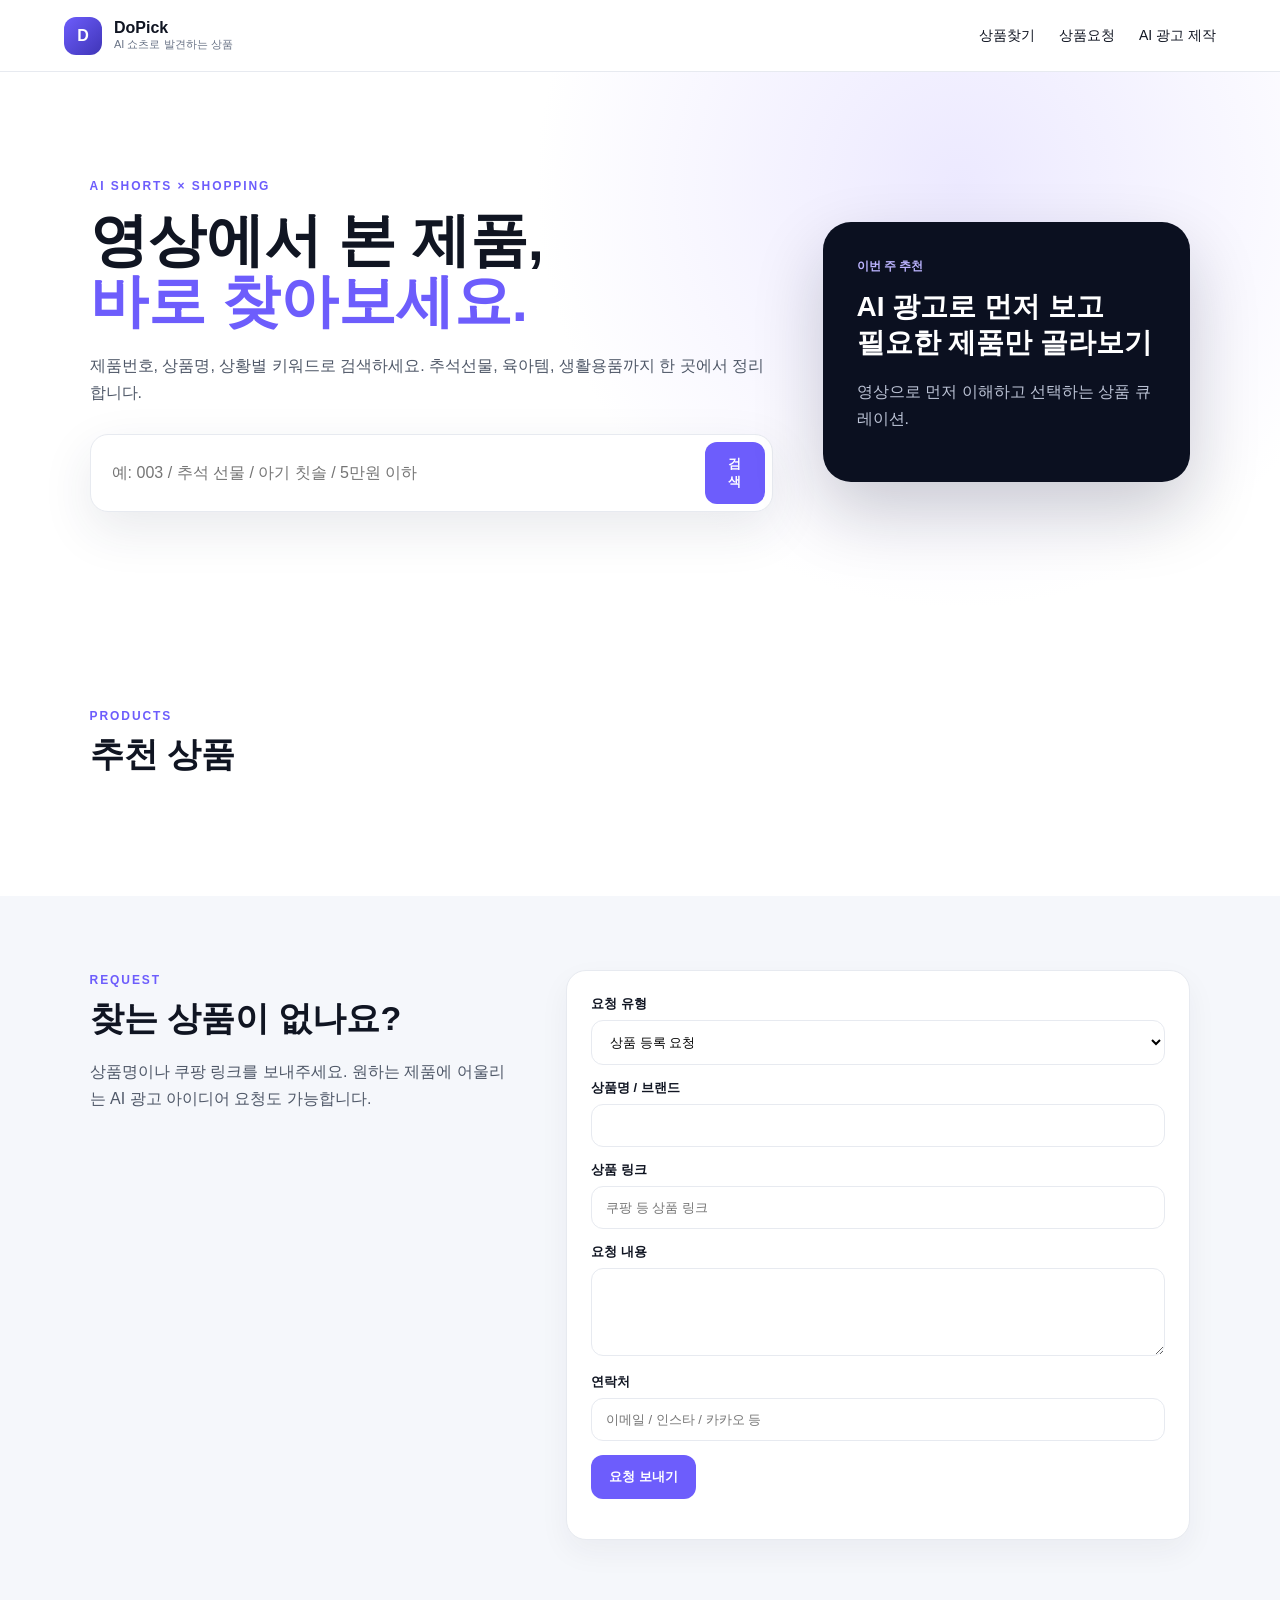
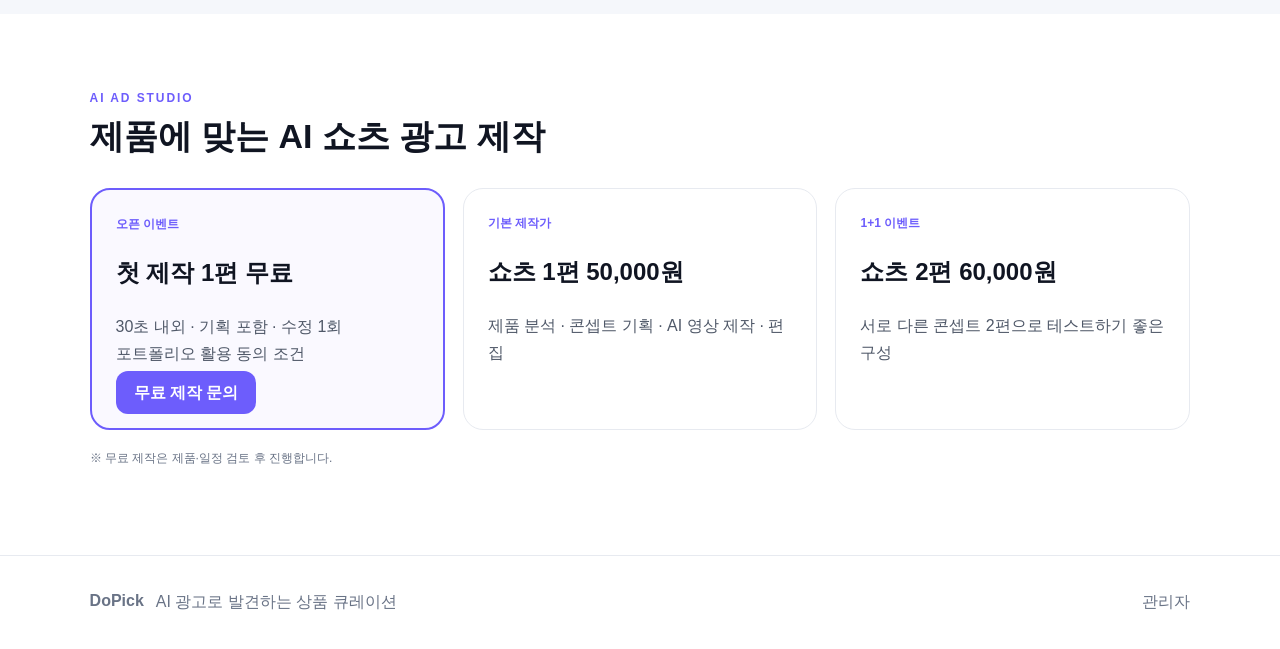
==== index.html @ 52bd96bd "Add files via upload" ====
<!doctype html><html lang="ko"><head><meta charset="utf-8"><meta name="viewport" content="width=device-width,initial-scale=1"><title>DoPick | 영상에서 본 제품을 바로 찾는 곳</title><meta name="description" content="제품번호와 키워드로 상품을 찾고, AI 광고 제작도 요청하세요."><link rel="stylesheet" href="/assets/styles.css"></head><body>
<header class="top"><a class="brand" href="/"><span class="logo">D</span><span><b>DoPick</b><small>AI 쇼츠로 발견하는 상품</small></span></a><nav><a href="#products">상품찾기</a><a href="#request">상품요청</a><a href="#ad">AI 광고 제작</a></nav></header>
<main><section class="hero"><div><span class="eyebrow">AI SHORTS × SHOPPING</span><h1>영상에서 본 제품,<br><em>바로 찾아보세요.</em></h1><p>제품번호, 상품명, 상황별 키워드로 검색하세요. 추석선물, 육아템, 생활용품까지 한 곳에서 정리합니다.</p><div class="search"><input id="q" placeholder="예: 003 / 추석 선물 / 아기 칫솔 / 5만원 이하"><button id="searchBtn">검색</button></div><div id="quickCats" class="chips"></div></div><div class="hero-card"><span>이번 주 추천</span><strong>AI 광고로 먼저 보고<br>필요한 제품만 골라보기</strong><p>영상으로 먼저 이해하고 선택하는 상품 큐레이션.</p></div></section>
<section id="products" class="section"><div class="section-head"><div><span class="eyebrow">PRODUCTS</span><h2>추천 상품</h2></div><span id="count" class="muted"></span></div><div id="grid" class="grid"></div><div id="empty" class="empty hidden"><h3>찾으시는 상품이 아직 없어요.</h3><p>원하는 제품을 요청해주시면 다음 콘텐츠 후보로 검토할게요.</p><a class="btn secondary" href="#request">상품 요청하기</a></div></section>
<section id="request" class="section soft"><div class="two"><div><span class="eyebrow">REQUEST</span><h2>찾는 상품이 없나요?</h2><p>상품명이나 쿠팡 링크를 보내주세요. 원하는 제품에 어울리는 AI 광고 아이디어 요청도 가능합니다.</p></div><form id="requestForm" class="panel"><label>요청 유형<select name="type"><option>상품 등록 요청</option><option>제품 광고 요청</option><option>AI 광고 제작 문의</option></select></label><label>상품명 / 브랜드<input name="product_name" required></label><label>상품 링크<input name="product_url" placeholder="쿠팡 등 상품 링크"></label><label>요청 내용<textarea name="message" rows="4"></textarea></label><label>연락처<input name="contact" placeholder="이메일 / 인스타 / 카카오 등"></label><button class="btn" type="submit">요청 보내기</button><p id="requestMsg" class="form-msg"></p></form></div></section>
<section id="ad" class="section"><span class="eyebrow">AI AD STUDIO</span><h2>제품에 맞는 AI 쇼츠 광고 제작</h2><div class="price-grid"><article class="price-card featured"><span>오픈 이벤트</span><h3>첫 제작 1편 무료</h3><p>30초 내외 · 기획 포함 · 수정 1회<br>포트폴리오 활용 동의 조건</p><a class="btn" href="#request" onclick="setRequestType('AI 광고 제작 문의')">무료 제작 문의</a></article><article class="price-card"><span>기본 제작가</span><h3>쇼츠 1편 50,000원</h3><p>제품 분석 · 콘셉트 기획 · AI 영상 제작 · 편집</p></article><article class="price-card"><span>1+1 이벤트</span><h3>쇼츠 2편 60,000원</h3><p>서로 다른 콘셉트 2편으로 테스트하기 좋은 구성</p></article></div><p class="note">※ 무료 제작은 제품·일정 검토 후 진행합니다.</p></section></main>
<footer><div><b>DoPick</b><span>AI 광고로 발견하는 상품 큐레이션</span></div><a href="/admin.html">관리자</a></footer><script src="/assets/app.js"></script></body></html>
---- assets/styles.css ----
:root{--bg:#0b1020;--card:#121a2e;--soft:#f5f7fb;--text:#101522;--muted:#697386;--accent:#6d5dfc;--line:#e7eaf0}*{box-sizing:border-box}html{scroll-behavior:smooth}body{margin:0;font-family:Arial,'Noto Sans KR',sans-serif;color:var(--text);background:#fff}a{text-decoration:none;color:inherit}.top{height:72px;display:flex;align-items:center;justify-content:space-between;padding:0 5vw;border-bottom:1px solid var(--line);position:sticky;top:0;background:rgba(255,255,255,.94);backdrop-filter:blur(14px);z-index:10}.brand{display:flex;gap:12px;align-items:center}.brand span:last-child{display:flex;flex-direction:column}.brand small{font-size:11px;color:var(--muted)}.logo{display:grid;place-items:center;width:38px;height:38px;border-radius:12px;background:linear-gradient(135deg,var(--accent),#3f35b7);color:#fff;font-weight:800}nav{display:flex;gap:24px;font-size:14px}.hero{min-height:560px;padding:80px 7vw;display:grid;grid-template-columns:1.3fr .7fr;gap:50px;align-items:center;background:radial-gradient(circle at 75% 20%,#ece9ff 0,#fff 40%)}.eyebrow{font-size:12px;letter-spacing:.16em;font-weight:800;color:var(--accent)}h1{font-size:58px;line-height:1.05;margin:16px 0 20px}h1 em{font-style:normal;color:var(--accent)}h2{font-size:34px;margin:8px 0 14px}p{line-height:1.7;color:#4f5868}.search{display:flex;max-width:720px;margin-top:28px;background:#fff;border:1px solid var(--line);padding:7px;border-radius:18px;box-shadow:0 18px 50px rgba(42,48,80,.10)}input,select,textarea{width:100%;border:1px solid var(--line);border-radius:12px;padding:13px 14px;font:inherit;background:#fff}.search input{border:0;outline:0}.search button,.btn{border:0;border-radius:12px;padding:13px 18px;background:var(--accent);color:#fff;font-weight:800;cursor:pointer}.btn.secondary{background:#eef0f5;color:#34394a}.hero-card{background:var(--bg);color:#fff;border-radius:28px;padding:34px;box-shadow:0 30px 70px rgba(15,18,34,.2)}.hero-card span{color:#bcb4ff;font-size:12px;font-weight:800}.hero-card strong{font-size:28px;line-height:1.3;display:block;margin:14px 0}.hero-card p{color:#bcc3d5}.section{padding:74px 7vw}.soft{background:var(--soft)}.section-head{display:flex;align-items:end;justify-content:space-between;gap:16px}.muted{color:var(--muted)}.chips{display:flex;gap:8px;flex-wrap:wrap;margin-top:16px}.chip{border:1px solid var(--line);padding:8px 12px;border-radius:999px;background:#fff;cursor:pointer;font-size:13px}.grid{display:grid;grid-template-columns:repeat(4,1fr);gap:18px;margin-top:30px}.product{border:1px solid var(--line);border-radius:20px;overflow:hidden;background:#fff}.thumb{aspect-ratio:1/1;background:#f3f5f9;display:block;width:100%;object-fit:cover}.product-body{padding:16px}.product-code{font-size:11px;color:var(--accent);font-weight:900}.product h3{margin:8px 0 6px;font-size:17px}.price{font-size:20px;font-weight:900}.tagline{font-size:12px;color:var(--muted);min-height:38px}.product-actions{display:flex;gap:8px;margin-top:13px}.product-actions a{flex:1;text-align:center;padding:10px;border-radius:10px;font-size:13px;font-weight:800;background:#f0f2f7}.product-actions .buy{background:var(--accent);color:#fff}.empty{text-align:center;padding:50px;border:1px dashed #cfd4df;border-radius:18px;margin-top:25px}.hidden{display:none!important}.two{display:grid;grid-template-columns:.8fr 1.2fr;gap:60px}.panel{background:#fff;border:1px solid var(--line);border-radius:20px;padding:24px;box-shadow:0 12px 30px rgba(30,38,60,.05)}label{display:block;font-size:13px;font-weight:700;margin-bottom:14px}label input,label select,label textarea{margin-top:7px;font-weight:400}.price-grid{display:grid;grid-template-columns:repeat(3,1fr);gap:18px;margin-top:28px}.price-card{border:1px solid var(--line);border-radius:20px;padding:24px}.price-card.featured{border:2px solid var(--accent);background:#faf9ff}.price-card span{font-size:12px;color:var(--accent);font-weight:800}.price-card h3{font-size:24px}.note{font-size:12px;color:var(--muted);margin-top:18px}footer{padding:36px 7vw;border-top:1px solid var(--line);display:flex;justify-content:space-between;color:var(--muted)}footer div{display:flex;gap:12px}.admin-body{background:var(--soft)}.admin-wrap{padding:40px 5vw}.admin-grid{display:grid;grid-template-columns:420px 1fr;gap:22px}.inline{display:flex;gap:8px}.check{display:flex;gap:9px;align-items:center}.check input{width:auto;margin:0}.admin-list{display:flex;flex-direction:column;gap:10px}.admin-row{display:grid;grid-template-columns:80px 1fr auto;gap:14px;align-items:center;border-bottom:1px solid var(--line);padding:11px 0}.admin-row img{width:70px;height:70px;object-fit:cover;border-radius:10px;background:#f2f3f6}.admin-row small{color:var(--muted)}.requests{margin-top:22px}@media(max-width:900px){nav{display:none}.hero{grid-template-columns:1fr;padding:55px 6vw}.hero-card{display:none}h1{font-size:42px}.grid{grid-template-columns:repeat(2,1fr)}.two,.price-grid,.admin-grid{grid-template-columns:1fr}.section{padding:55px 6vw}}@media(max-width:520px){.grid{grid-template-columns:1fr}.top{padding:0 18px}.hero{padding:42px 20px;min-height:490px}.section{padding:48px 20px}h1{font-size:38px}.search{flex-direction:column}}
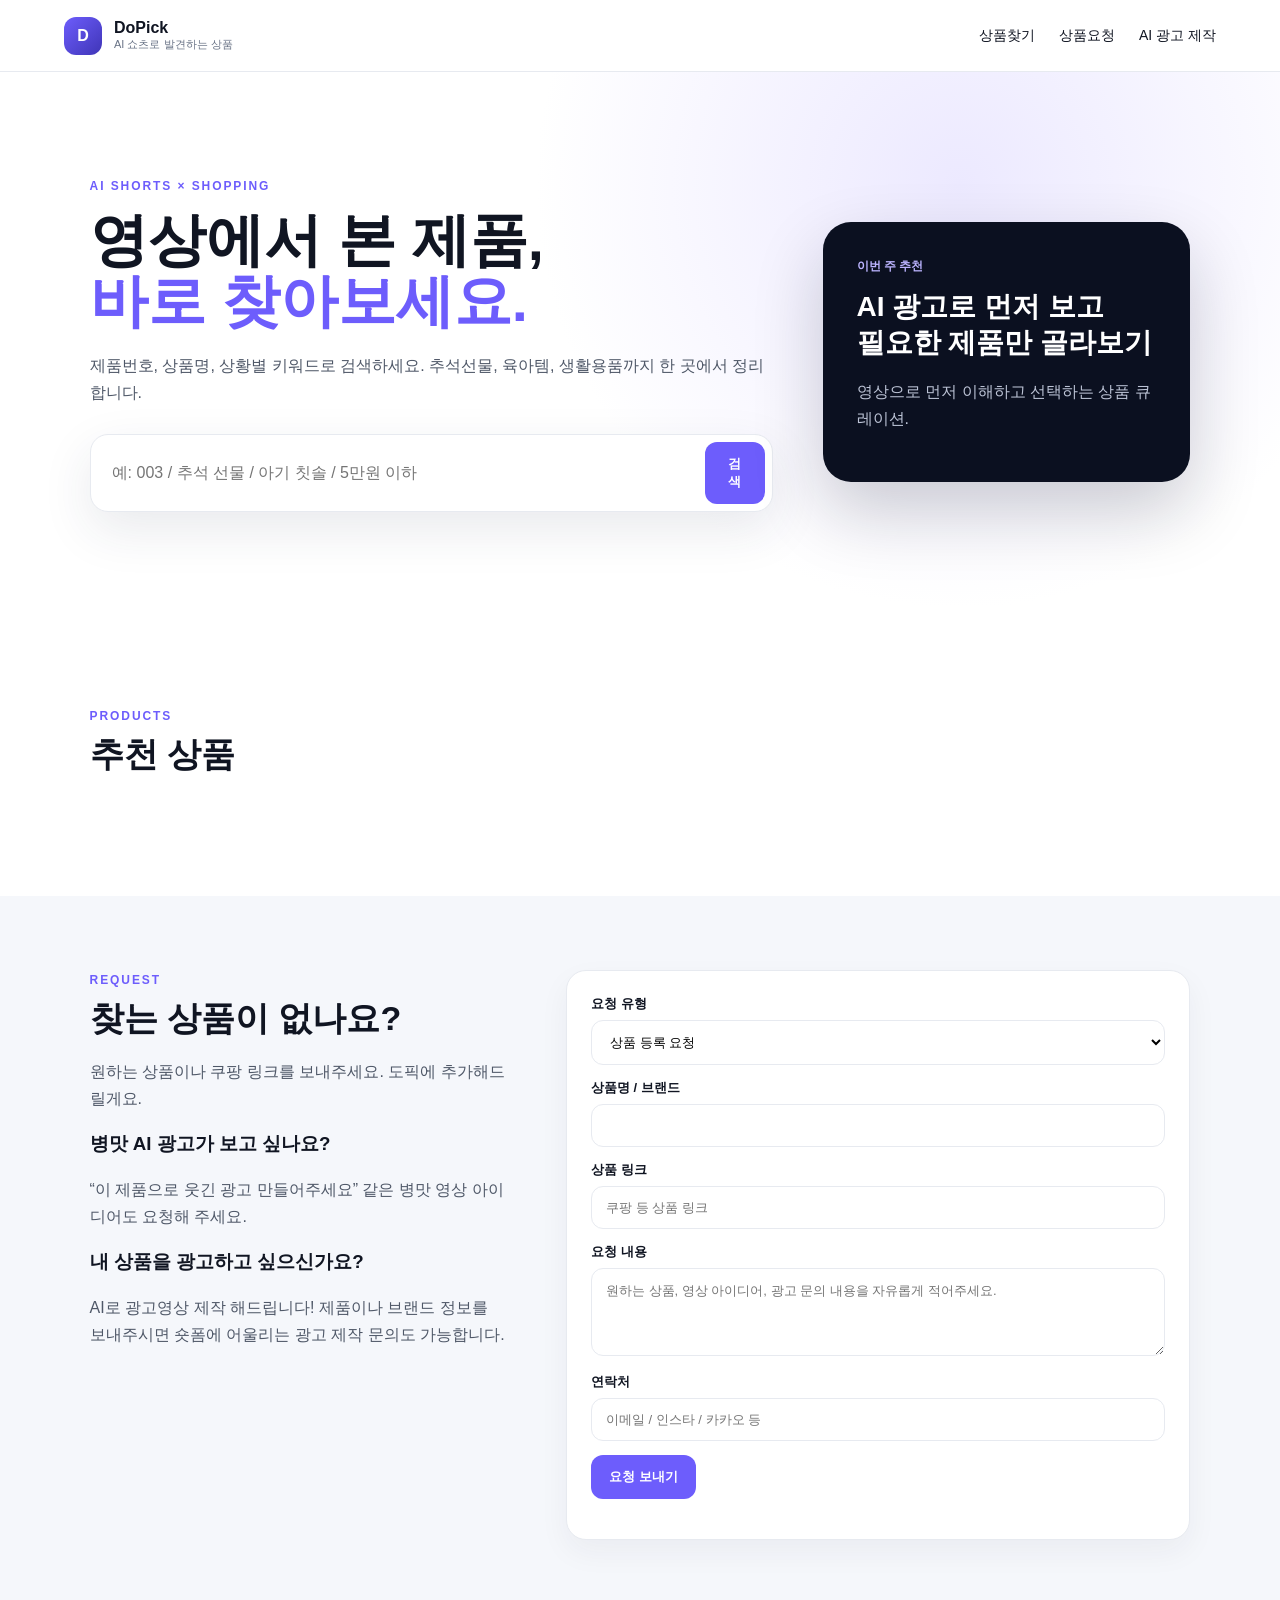
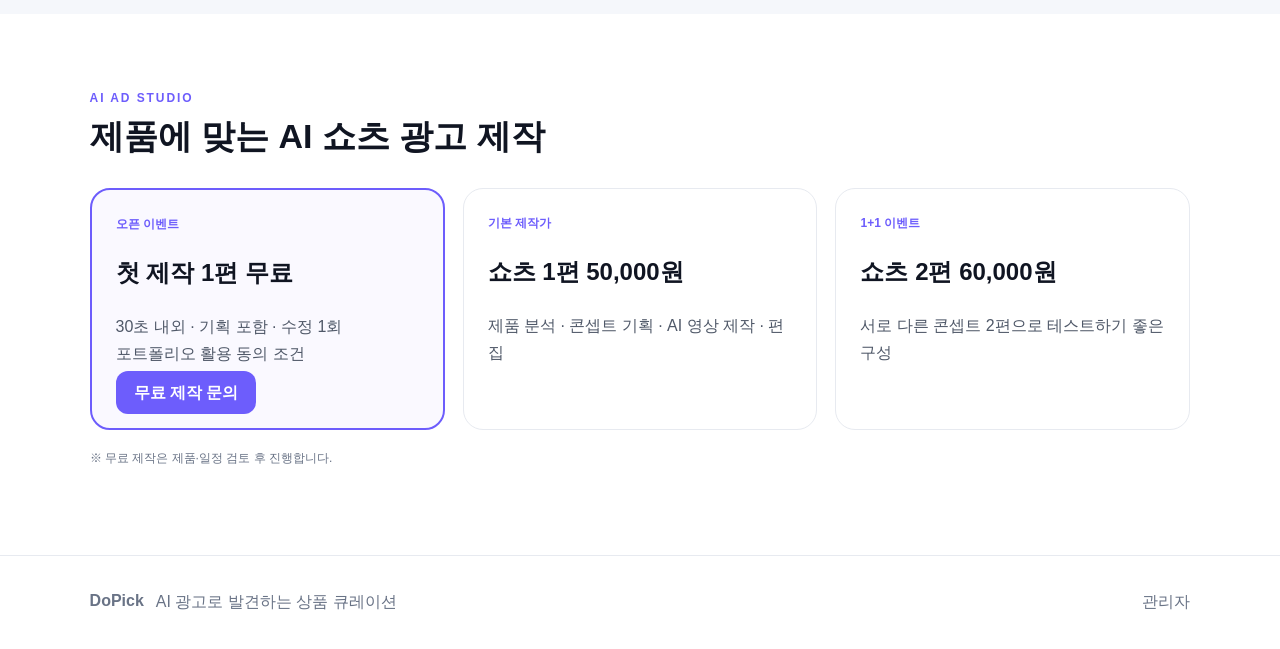
==== commit c8464dbd: "Add files via upload" ====
--- a/index.html
+++ b/index.html
@@ -2,6 +2,6 @@
 <header class="top"><a class="brand" href="/"><span class="logo">D</span><span><b>DoPick</b><small>AI 쇼츠로 발견하는 상품</small></span></a><nav><a href="#products">상품찾기</a><a href="#request">상품요청</a><a href="#ad">AI 광고 제작</a></nav></header>
 <main><section class="hero"><div><span class="eyebrow">AI SHORTS × SHOPPING</span><h1>영상에서 본 제품,<br><em>바로 찾아보세요.</em></h1><p>제품번호, 상품명, 상황별 키워드로 검색하세요. 추석선물, 육아템, 생활용품까지 한 곳에서 정리합니다.</p><div class="search"><input id="q" placeholder="예: 003 / 추석 선물 / 아기 칫솔 / 5만원 이하"><button id="searchBtn">검색</button></div><div id="quickCats" class="chips"></div></div><div class="hero-card"><span>이번 주 추천</span><strong>AI 광고로 먼저 보고<br>필요한 제품만 골라보기</strong><p>영상으로 먼저 이해하고 선택하는 상품 큐레이션.</p></div></section>
 <section id="products" class="section"><div class="section-head"><div><span class="eyebrow">PRODUCTS</span><h2>추천 상품</h2></div><span id="count" class="muted"></span></div><div id="grid" class="grid"></div><div id="empty" class="empty hidden"><h3>찾으시는 상품이 아직 없어요.</h3><p>원하는 제품을 요청해주시면 다음 콘텐츠 후보로 검토할게요.</p><a class="btn secondary" href="#request">상품 요청하기</a></div></section>
-<section id="request" class="section soft"><div class="two"><div><span class="eyebrow">REQUEST</span><h2>찾는 상품이 없나요?</h2><p>상품명이나 쿠팡 링크를 보내주세요. 원하는 제품에 어울리는 AI 광고 아이디어 요청도 가능합니다.</p></div><form id="requestForm" class="panel"><label>요청 유형<select name="type"><option>상품 등록 요청</option><option>제품 광고 요청</option><option>AI 광고 제작 문의</option></select></label><label>상품명 / 브랜드<input name="product_name" required></label><label>상품 링크<input name="product_url" placeholder="쿠팡 등 상품 링크"></label><label>요청 내용<textarea name="message" rows="4"></textarea></label><label>연락처<input name="contact" placeholder="이메일 / 인스타 / 카카오 등"></label><button class="btn" type="submit">요청 보내기</button><p id="requestMsg" class="form-msg"></p></form></div></section>
+<section id="request" class="section soft"><div class="two"><div><span class="eyebrow">REQUEST</span><h2>찾는 상품이 없나요?</h2><p>원하는 상품이나 쿠팡 링크를 보내주세요. 도픽에 추가해드릴게요.</p><h3>병맛 AI 광고가 보고 싶나요?</h3><p>“이 제품으로 웃긴 광고 만들어주세요” 같은 병맛 영상 아이디어도 요청해 주세요.</p><h3>내 상품을 광고하고 싶으신가요?</h3><p>AI로 광고영상 제작 해드립니다! 제품이나 브랜드 정보를 보내주시면 숏폼에 어울리는 광고 제작 문의도 가능합니다.</p></div><form id="requestForm" class="panel"><label>요청 유형<select name="type"><option>상품 등록 요청</option><option>병맛 AI 영상 요청</option><option>내 상품 광고 제작 문의</option><option>기타 문의</option></select></label><label>상품명 / 브랜드<input name="product_name" required></label><label>상품 링크<input name="product_url" placeholder="쿠팡 등 상품 링크"></label><label>요청 내용<textarea name="message" rows="4" placeholder="원하는 상품, 영상 아이디어, 광고 문의 내용을 자유롭게 적어주세요."></textarea></label><label>연락처<input name="contact" placeholder="이메일 / 인스타 / 카카오 등"></label><button class="btn" type="submit">요청 보내기</button><p id="requestMsg" class="form-msg"></p></form></div></section>
 <section id="ad" class="section"><span class="eyebrow">AI AD STUDIO</span><h2>제품에 맞는 AI 쇼츠 광고 제작</h2><div class="price-grid"><article class="price-card featured"><span>오픈 이벤트</span><h3>첫 제작 1편 무료</h3><p>30초 내외 · 기획 포함 · 수정 1회<br>포트폴리오 활용 동의 조건</p><a class="btn" href="#request" onclick="setRequestType('AI 광고 제작 문의')">무료 제작 문의</a></article><article class="price-card"><span>기본 제작가</span><h3>쇼츠 1편 50,000원</h3><p>제품 분석 · 콘셉트 기획 · AI 영상 제작 · 편집</p></article><article class="price-card"><span>1+1 이벤트</span><h3>쇼츠 2편 60,000원</h3><p>서로 다른 콘셉트 2편으로 테스트하기 좋은 구성</p></article></div><p class="note">※ 무료 제작은 제품·일정 검토 후 진행합니다.</p></section></main>
 <footer><div><b>DoPick</b><span>AI 광고로 발견하는 상품 큐레이션</span></div><a href="/admin.html">관리자</a></footer><script src="/assets/app.js"></script></body></html>
--- a/assets/styles.css
+++ b/assets/styles.css
@@ -1 +1 @@
-:root{--bg:#0b1020;--card:#121a2e;--soft:#f5f7fb;--text:#101522;--muted:#697386;--accent:#6d5dfc;--line:#e7eaf0}*{box-sizing:border-box}html{scroll-behavior:smooth}body{margin:0;font-family:Arial,'Noto Sans KR',sans-serif;color:var(--text);background:#fff}a{text-decoration:none;color:inherit}.top{height:72px;display:flex;align-items:center;justify-content:space-between;padding:0 5vw;border-bottom:1px solid var(--line);position:sticky;top:0;background:rgba(255,255,255,.94);backdrop-filter:blur(14px);z-index:10}.brand{display:flex;gap:12px;align-items:center}.brand span:last-child{display:flex;flex-direction:column}.brand small{font-size:11px;color:var(--muted)}.logo{display:grid;place-items:center;width:38px;height:38px;border-radius:12px;background:linear-gradient(135deg,var(--accent),#3f35b7);color:#fff;font-weight:800}nav{display:flex;gap:24px;font-size:14px}.hero{min-height:560px;padding:80px 7vw;display:grid;grid-template-columns:1.3fr .7fr;gap:50px;align-items:center;background:radial-gradient(circle at 75% 20%,#ece9ff 0,#fff 40%)}.eyebrow{font-size:12px;letter-spacing:.16em;font-weight:800;color:var(--accent)}h1{font-size:58px;line-height:1.05;margin:16px 0 20px}h1 em{font-style:normal;color:var(--accent)}h2{font-size:34px;margin:8px 0 14px}p{line-height:1.7;color:#4f5868}.search{display:flex;max-width:720px;margin-top:28px;background:#fff;border:1px solid var(--line);padding:7px;border-radius:18px;box-shadow:0 18px 50px rgba(42,48,80,.10)}input,select,textarea{width:100%;border:1px solid var(--line);border-radius:12px;padding:13px 14px;font:inherit;background:#fff}.search input{border:0;outline:0}.search button,.btn{border:0;border-radius:12px;padding:13px 18px;background:var(--accent);color:#fff;font-weight:800;cursor:pointer}.btn.secondary{background:#eef0f5;color:#34394a}.hero-card{background:var(--bg);color:#fff;border-radius:28px;padding:34px;box-shadow:0 30px 70px rgba(15,18,34,.2)}.hero-card span{color:#bcb4ff;font-size:12px;font-weight:800}.hero-card strong{font-size:28px;line-height:1.3;display:block;margin:14px 0}.hero-card p{color:#bcc3d5}.section{padding:74px 7vw}.soft{background:var(--soft)}.section-head{display:flex;align-items:end;justify-content:space-between;gap:16px}.muted{color:var(--muted)}.chips{display:flex;gap:8px;flex-wrap:wrap;margin-top:16px}.chip{border:1px solid var(--line);padding:8px 12px;border-radius:999px;background:#fff;cursor:pointer;font-size:13px}.grid{display:grid;grid-template-columns:repeat(4,1fr);gap:18px;margin-top:30px}.product{border:1px solid var(--line);border-radius:20px;overflow:hidden;background:#fff}.thumb{aspect-ratio:1/1;background:#f3f5f9;display:block;width:100%;object-fit:cover}.product-body{padding:16px}.product-code{font-size:11px;color:var(--accent);font-weight:900}.product h3{margin:8px 0 6px;font-size:17px}.price{font-size:20px;font-weight:900}.tagline{font-size:12px;color:var(--muted);min-height:38px}.product-actions{display:flex;gap:8px;margin-top:13px}.product-actions a{flex:1;text-align:center;padding:10px;border-radius:10px;font-size:13px;font-weight:800;background:#f0f2f7}.product-actions .buy{background:var(--accent);color:#fff}.empty{text-align:center;padding:50px;border:1px dashed #cfd4df;border-radius:18px;margin-top:25px}.hidden{display:none!important}.two{display:grid;grid-template-columns:.8fr 1.2fr;gap:60px}.panel{background:#fff;border:1px solid var(--line);border-radius:20px;padding:24px;box-shadow:0 12px 30px rgba(30,38,60,.05)}label{display:block;font-size:13px;font-weight:700;margin-bottom:14px}label input,label select,label textarea{margin-top:7px;font-weight:400}.price-grid{display:grid;grid-template-columns:repeat(3,1fr);gap:18px;margin-top:28px}.price-card{border:1px solid var(--line);border-radius:20px;padding:24px}.price-card.featured{border:2px solid var(--accent);background:#faf9ff}.price-card span{font-size:12px;color:var(--accent);font-weight:800}.price-card h3{font-size:24px}.note{font-size:12px;color:var(--muted);margin-top:18px}footer{padding:36px 7vw;border-top:1px solid var(--line);display:flex;justify-content:space-between;color:var(--muted)}footer div{display:flex;gap:12px}.admin-body{background:var(--soft)}.admin-wrap{padding:40px 5vw}.admin-grid{display:grid;grid-template-columns:420px 1fr;gap:22px}.inline{display:flex;gap:8px}.check{display:flex;gap:9px;align-items:center}.check input{width:auto;margin:0}.admin-list{display:flex;flex-direction:column;gap:10px}.admin-row{display:grid;grid-template-columns:80px 1fr auto;gap:14px;align-items:center;border-bottom:1px solid var(--line);padding:11px 0}.admin-row img{width:70px;height:70px;object-fit:cover;border-radius:10px;background:#f2f3f6}.admin-row small{color:var(--muted)}.requests{margin-top:22px}@media(max-width:900px){nav{display:none}.hero{grid-template-columns:1fr;padding:55px 6vw}.hero-card{display:none}h1{font-size:42px}.grid{grid-template-columns:repeat(2,1fr)}.two,.price-grid,.admin-grid{grid-template-columns:1fr}.section{padding:55px 6vw}}@media(max-width:520px){.grid{grid-template-columns:1fr}.top{padding:0 18px}.hero{padding:42px 20px;min-height:490px}.section{padding:48px 20px}h1{font-size:38px}.search{flex-direction:column}}
+:root{--bg:#0b1020;--card:#121a2e;--soft:#f5f7fb;--text:#101522;--muted:#697386;--accent:#6d5dfc;--line:#e7eaf0}*{box-sizing:border-box}html{scroll-behavior:smooth}body{margin:0;font-family:Arial,'Noto Sans KR',sans-serif;color:var(--text);background:#fff}a{text-decoration:none;color:inherit}.top{height:72px;display:flex;align-items:center;justify-content:space-between;padding:0 5vw;border-bottom:1px solid var(--line);position:sticky;top:0;background:rgba(255,255,255,.94);backdrop-filter:blur(14px);z-index:10}.brand{display:flex;gap:12px;align-items:center}.brand span:last-child{display:flex;flex-direction:column}.brand small{font-size:11px;color:var(--muted)}.logo{display:grid;place-items:center;width:38px;height:38px;border-radius:12px;background:linear-gradient(135deg,var(--accent),#3f35b7);color:#fff;font-weight:800}nav{display:flex;gap:24px;font-size:14px}.hero{min-height:560px;padding:80px 7vw;display:grid;grid-template-columns:1.3fr .7fr;gap:50px;align-items:center;background:radial-gradient(circle at 75% 20%,#ece9ff 0,#fff 40%)}.eyebrow{font-size:12px;letter-spacing:.16em;font-weight:800;color:var(--accent)}h1{font-size:58px;line-height:1.05;margin:16px 0 20px}h1 em{font-style:normal;color:var(--accent)}h2{font-size:34px;margin:8px 0 14px}p{line-height:1.7;color:#4f5868}.search{display:flex;max-width:720px;margin-top:28px;background:#fff;border:1px solid var(--line);padding:7px;border-radius:18px;box-shadow:0 18px 50px rgba(42,48,80,.10)}input,select,textarea{width:100%;border:1px solid var(--line);border-radius:12px;padding:13px 14px;font:inherit;background:#fff}.search input{border:0;outline:0}.search button,.btn{border:0;border-radius:12px;padding:13px 18px;background:var(--accent);color:#fff;font-weight:800;cursor:pointer}.btn.secondary{background:#eef0f5;color:#34394a}.hero-card{background:var(--bg);color:#fff;border-radius:28px;padding:34px;box-shadow:0 30px 70px rgba(15,18,34,.2)}.hero-card span{color:#bcb4ff;font-size:12px;font-weight:800}.hero-card strong{font-size:28px;line-height:1.3;display:block;margin:14px 0}.hero-card p{color:#bcc3d5}.section{padding:74px 7vw}.soft{background:var(--soft)}.section-head{display:flex;align-items:end;justify-content:space-between;gap:16px}.muted{color:var(--muted)}.chips{display:flex;gap:8px;flex-wrap:wrap;margin-top:16px}.chip{border:1px solid var(--line);padding:8px 12px;border-radius:999px;background:#fff;cursor:pointer;font-size:13px}.grid{display:grid;grid-template-columns:repeat(2,minmax(0,1fr));gap:14px;margin-top:30px}.product{position:relative;display:grid;grid-template-columns:118px minmax(0,1fr) 94px;gap:16px;align-items:center;min-height:142px;border:1px solid var(--line);border-radius:18px;padding:12px;background:#fff;transition:transform .18s ease,box-shadow .18s ease}.product:hover{transform:translateY(-2px);box-shadow:0 12px 28px rgba(30,38,60,.08)}.thumb{width:118px;height:118px;border-radius:13px;background:#f3f5f9;display:block;object-fit:cover}.product-body{min-width:0;padding:0}.product-meta{display:flex;gap:7px;align-items:center;margin-bottom:6px}.product-code{font-size:11px;color:var(--accent);font-weight:900}.product-category{max-width:110px;overflow:hidden;text-overflow:ellipsis;white-space:nowrap;padding:3px 7px;border-radius:999px;background:#f2f0ff;color:#5d50df;font-size:10px;font-weight:800}.product h3{margin:0 0 7px;font-size:16px;line-height:1.35;display:-webkit-box;-webkit-line-clamp:2;-webkit-box-orient:vertical;overflow:hidden}.price{font-size:18px;font-weight:900}.tagline{margin:6px 0 0;font-size:11px;color:var(--muted);white-space:nowrap;overflow:hidden;text-overflow:ellipsis}.compact-buy{align-self:stretch;display:flex;flex-direction:column;align-items:center;justify-content:center;gap:5px;border-radius:13px;background:#f5f3ff;color:var(--accent);font-size:12px;font-weight:900;transition:background .18s ease,color .18s ease}.compact-buy b{font-size:25px;line-height:1}.compact-buy:hover{background:var(--accent);color:#fff}.empty{text-align:center;padding:50px;border:1px dashed #cfd4df;border-radius:18px;margin-top:25px}.hidden{display:none!important}.two{display:grid;grid-template-columns:.8fr 1.2fr;gap:60px}.panel{background:#fff;border:1px solid var(--line);border-radius:20px;padding:24px;box-shadow:0 12px 30px rgba(30,38,60,.05)}label{display:block;font-size:13px;font-weight:700;margin-bottom:14px}label input,label select,label textarea{margin-top:7px;font-weight:400}.price-grid{display:grid;grid-template-columns:repeat(3,1fr);gap:18px;margin-top:28px}.price-card{border:1px solid var(--line);border-radius:20px;padding:24px}.price-card.featured{border:2px solid var(--accent);background:#faf9ff}.price-card span{font-size:12px;color:var(--accent);font-weight:800}.price-card h3{font-size:24px}.note{font-size:12px;color:var(--muted);margin-top:18px}footer{padding:36px 7vw;border-top:1px solid var(--line);display:flex;justify-content:space-between;color:var(--muted)}footer div{display:flex;gap:12px}.admin-body{background:var(--soft)}.admin-wrap{padding:40px 5vw}.admin-grid{display:grid;grid-template-columns:420px 1fr;gap:22px}.inline{display:flex;gap:8px}.check{display:flex;gap:9px;align-items:center}.check input{width:auto;margin:0}.admin-list{display:flex;flex-direction:column;gap:10px}.admin-row{display:grid;grid-template-columns:80px 1fr auto;gap:14px;align-items:center;border-bottom:1px solid var(--line);padding:11px 0}.admin-row img{width:70px;height:70px;object-fit:cover;border-radius:10px;background:#f2f3f6}.admin-row small{color:var(--muted)}.requests{margin-top:22px}@media(max-width:1100px){.grid{grid-template-columns:1fr}}@media(max-width:900px){nav{display:none}.hero{grid-template-columns:1fr;padding:55px 6vw}.hero-card{display:none}h1{font-size:42px}.two,.price-grid,.admin-grid{grid-template-columns:1fr}.section{padding:55px 6vw}}@media(max-width:520px){.top{padding:0 18px}.hero{padding:42px 20px;min-height:490px}.section{padding:48px 16px}h1{font-size:38px}.search{flex-direction:column}.grid{gap:10px}.product{grid-template-columns:92px minmax(0,1fr) 66px;gap:11px;min-height:112px;padding:9px;border-radius:15px}.thumb{width:92px;height:92px;border-radius:11px}.product h3{font-size:14px;margin-bottom:5px}.price{font-size:16px}.product-category{max-width:75px}.tagline{font-size:10px;margin-top:4px}.compact-buy{border-radius:11px;font-size:10px}.compact-buy b{font-size:21px}}
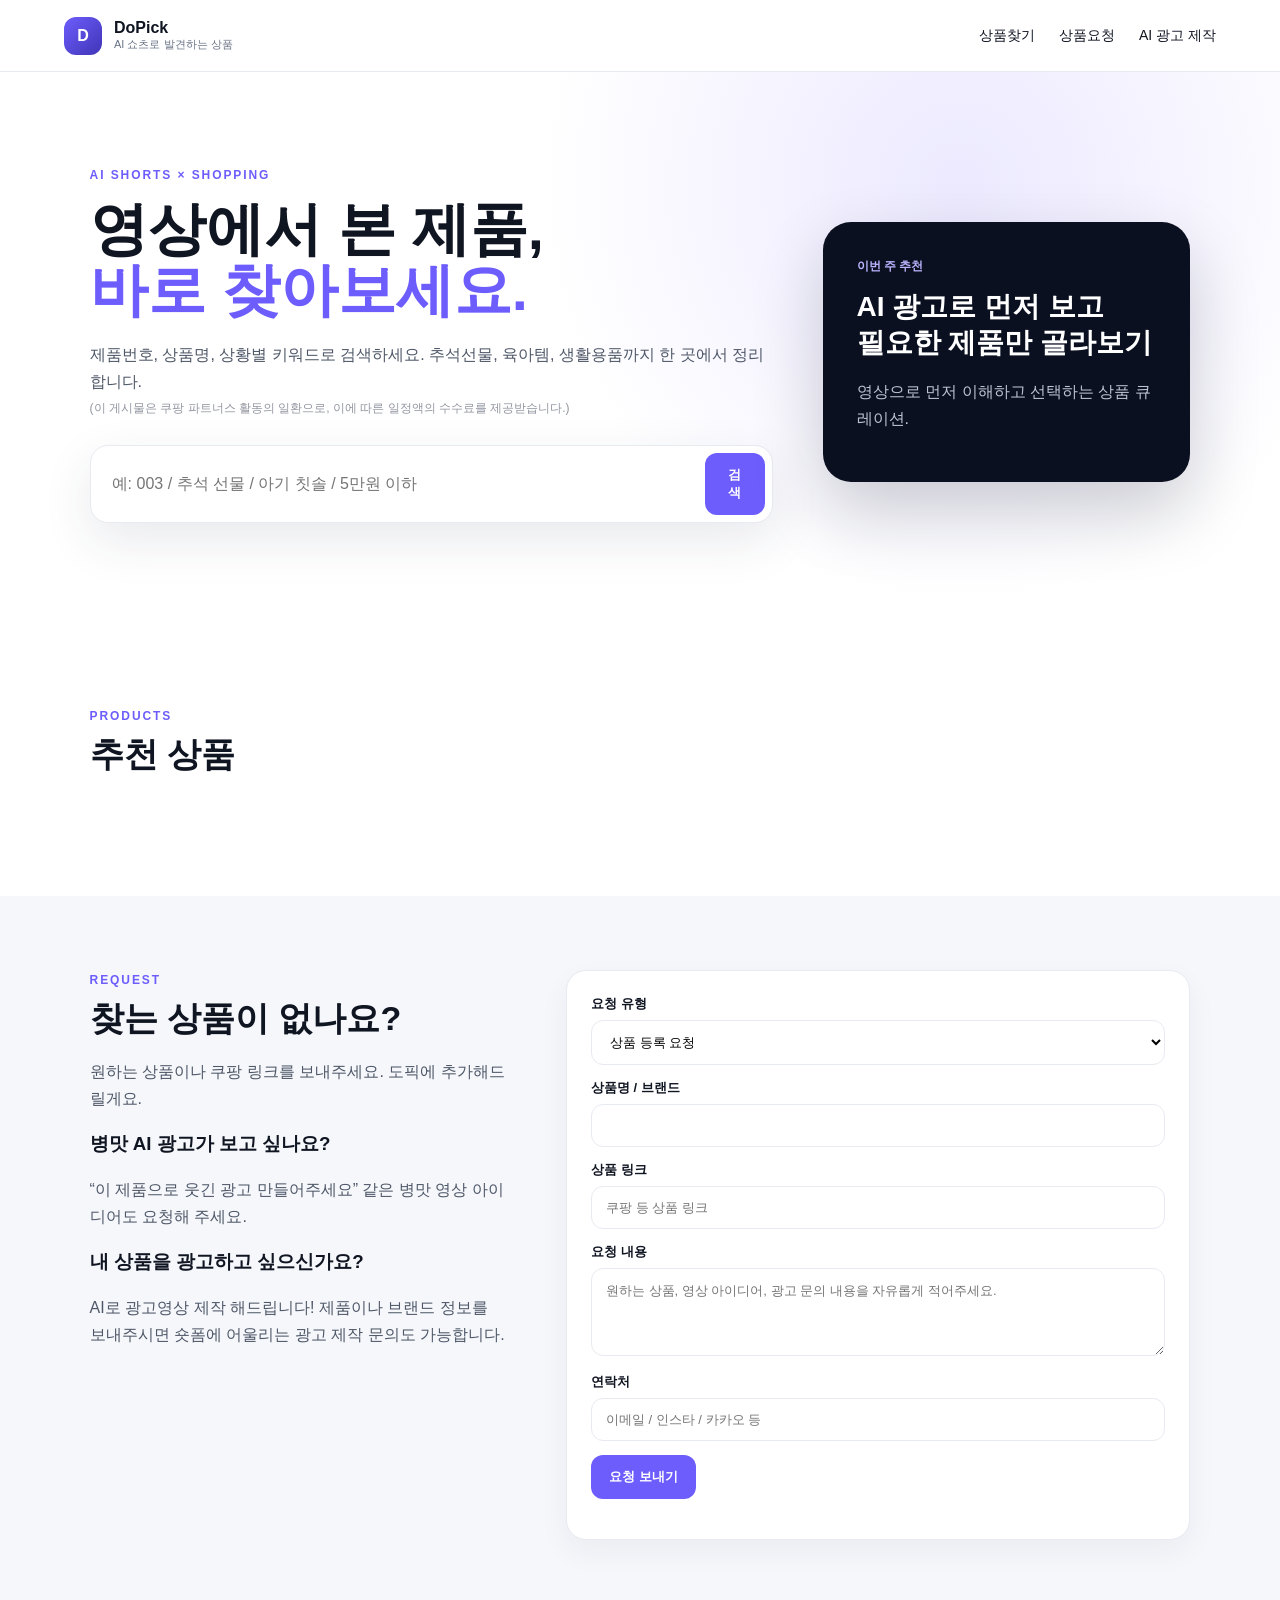
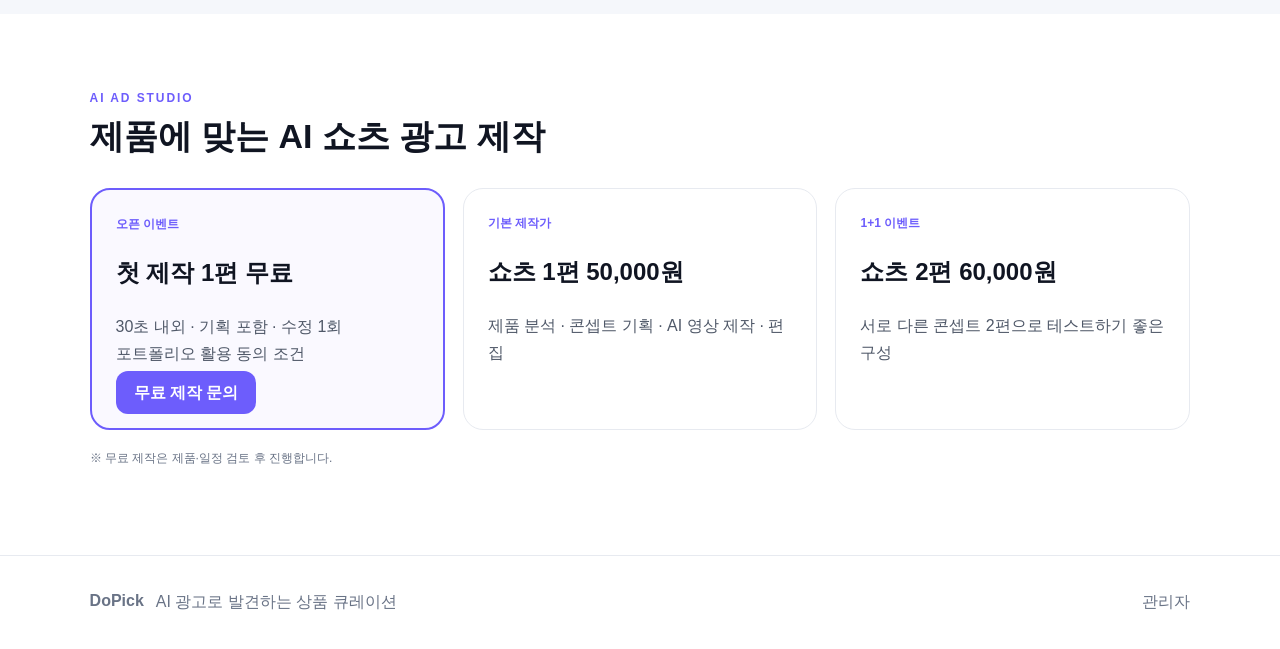
==== commit 3ec2f0ef: "Update index.html" ====
--- a/index.html
+++ b/index.html
@@ -1,7 +1,237 @@
-<!doctype html><html lang="ko"><head><meta charset="utf-8"><meta name="viewport" content="width=device-width,initial-scale=1"><title>DoPick | 영상에서 본 제품을 바로 찾는 곳</title><meta name="description" content="제품번호와 키워드로 상품을 찾고, AI 광고 제작도 요청하세요."><link rel="stylesheet" href="/assets/styles.css"></head><body>
-<header class="top"><a class="brand" href="/"><span class="logo">D</span><span><b>DoPick</b><small>AI 쇼츠로 발견하는 상품</small></span></a><nav><a href="#products">상품찾기</a><a href="#request">상품요청</a><a href="#ad">AI 광고 제작</a></nav></header>
-<main><section class="hero"><div><span class="eyebrow">AI SHORTS × SHOPPING</span><h1>영상에서 본 제품,<br><em>바로 찾아보세요.</em></h1><p>제품번호, 상품명, 상황별 키워드로 검색하세요. 추석선물, 육아템, 생활용품까지 한 곳에서 정리합니다.</p><div class="search"><input id="q" placeholder="예: 003 / 추석 선물 / 아기 칫솔 / 5만원 이하"><button id="searchBtn">검색</button></div><div id="quickCats" class="chips"></div></div><div class="hero-card"><span>이번 주 추천</span><strong>AI 광고로 먼저 보고<br>필요한 제품만 골라보기</strong><p>영상으로 먼저 이해하고 선택하는 상품 큐레이션.</p></div></section>
-<section id="products" class="section"><div class="section-head"><div><span class="eyebrow">PRODUCTS</span><h2>추천 상품</h2></div><span id="count" class="muted"></span></div><div id="grid" class="grid"></div><div id="empty" class="empty hidden"><h3>찾으시는 상품이 아직 없어요.</h3><p>원하는 제품을 요청해주시면 다음 콘텐츠 후보로 검토할게요.</p><a class="btn secondary" href="#request">상품 요청하기</a></div></section>
-<section id="request" class="section soft"><div class="two"><div><span class="eyebrow">REQUEST</span><h2>찾는 상품이 없나요?</h2><p>원하는 상품이나 쿠팡 링크를 보내주세요. 도픽에 추가해드릴게요.</p><h3>병맛 AI 광고가 보고 싶나요?</h3><p>“이 제품으로 웃긴 광고 만들어주세요” 같은 병맛 영상 아이디어도 요청해 주세요.</p><h3>내 상품을 광고하고 싶으신가요?</h3><p>AI로 광고영상 제작 해드립니다! 제품이나 브랜드 정보를 보내주시면 숏폼에 어울리는 광고 제작 문의도 가능합니다.</p></div><form id="requestForm" class="panel"><label>요청 유형<select name="type"><option>상품 등록 요청</option><option>병맛 AI 영상 요청</option><option>내 상품 광고 제작 문의</option><option>기타 문의</option></select></label><label>상품명 / 브랜드<input name="product_name" required></label><label>상품 링크<input name="product_url" placeholder="쿠팡 등 상품 링크"></label><label>요청 내용<textarea name="message" rows="4" placeholder="원하는 상품, 영상 아이디어, 광고 문의 내용을 자유롭게 적어주세요."></textarea></label><label>연락처<input name="contact" placeholder="이메일 / 인스타 / 카카오 등"></label><button class="btn" type="submit">요청 보내기</button><p id="requestMsg" class="form-msg"></p></form></div></section>
-<section id="ad" class="section"><span class="eyebrow">AI AD STUDIO</span><h2>제품에 맞는 AI 쇼츠 광고 제작</h2><div class="price-grid"><article class="price-card featured"><span>오픈 이벤트</span><h3>첫 제작 1편 무료</h3><p>30초 내외 · 기획 포함 · 수정 1회<br>포트폴리오 활용 동의 조건</p><a class="btn" href="#request" onclick="setRequestType('AI 광고 제작 문의')">무료 제작 문의</a></article><article class="price-card"><span>기본 제작가</span><h3>쇼츠 1편 50,000원</h3><p>제품 분석 · 콘셉트 기획 · AI 영상 제작 · 편집</p></article><article class="price-card"><span>1+1 이벤트</span><h3>쇼츠 2편 60,000원</h3><p>서로 다른 콘셉트 2편으로 테스트하기 좋은 구성</p></article></div><p class="note">※ 무료 제작은 제품·일정 검토 후 진행합니다.</p></section></main>
-<footer><div><b>DoPick</b><span>AI 광고로 발견하는 상품 큐레이션</span></div><a href="/admin.html">관리자</a></footer><script src="/assets/app.js"></script></body></html>
+
+<!doctype html>
+<html lang="ko">
+<head>
+  <meta charset="utf-8">
+  <meta name="viewport" content="width=device-width,initial-scale=1">
+  <title>DoPick | 영상에서 본 제품을 바로 찾는 곳</title>
+  <meta name="description" content="제품번호와 키워드로 상품을 찾고, AI 광고 제작도 요청하세요.">
+  <link rel="stylesheet" href="/assets/styles.css">
+</head>
+<body>
+
+<header class="top">
+  <a class="brand" href="/">
+    <span class="logo">D</span>
+    <span>
+      <b>DoPick</b>
+      <small>AI 쇼츠로 발견하는 상품</small>
+    </span>
+  </a>
+  <nav>
+    <a href="#products">상품찾기</a>
+    <a href="#request">상품요청</a>
+    <a href="#ad">AI 광고 제작</a>
+  </nav>
+</header>
+
+<main>
+  <section class="hero">
+    <div>
+      <span class="eyebrow">AI SHORTS × SHOPPING</span>
+
+      <h1>
+        영상에서 본 제품,<br>
+        <em>바로 찾아보세요.</em>
+      </h1>
+
+      <p>
+        제품번호, 상품명, 상황별 키워드로 검색하세요.
+        추석선물, 육아템, 생활용품까지 한 곳에서 정리합니다.
+      </p>
+
+      <!-- 쿠팡 파트너스 고지 문구 -->
+      <p style="
+        font-size: 12px;
+        color: #9296a0;
+        margin-top: -12px;
+        margin-bottom: 24px;
+        line-height: 1.5;
+      ">
+        (이 게시물은 쿠팡 파트너스 활동의 일환으로,
+        이에 따른 일정액의 수수료를 제공받습니다.)
+      </p>
+
+      <div class="search">
+        <input
+          id="q"
+          placeholder="예: 003 / 추석 선물 / 아기 칫솔 / 5만원 이하"
+        >
+        <button id="searchBtn">검색</button>
+      </div>
+
+      <div id="quickCats" class="chips"></div>
+    </div>
+
+    <div class="hero-card">
+      <span>이번 주 추천</span>
+      <strong>
+        AI 광고로 먼저 보고<br>
+        필요한 제품만 골라보기
+      </strong>
+      <p>
+        영상으로 먼저 이해하고 선택하는 상품 큐레이션.
+      </p>
+    </div>
+  </section>
+
+  <section id="products" class="section">
+    <div class="section-head">
+      <div>
+        <span class="eyebrow">PRODUCTS</span>
+        <h2>추천 상품</h2>
+      </div>
+      <span id="count" class="muted"></span>
+    </div>
+
+    <div id="grid" class="grid"></div>
+
+    <div id="empty" class="empty hidden">
+      <h3>찾으시는 상품이 아직 없어요.</h3>
+      <p>
+        원하는 제품을 요청해주시면
+        다음 콘텐츠 후보로 검토할게요.
+      </p>
+      <a class="btn secondary" href="#request">
+        상품 요청하기
+      </a>
+    </div>
+  </section>
+
+  <section id="request" class="section soft">
+    <div class="two">
+      <div>
+        <span class="eyebrow">REQUEST</span>
+        <h2>찾는 상품이 없나요?</h2>
+
+        <p>
+          원하는 상품이나 쿠팡 링크를 보내주세요.
+          도픽에 추가해드릴게요.
+        </p>
+
+        <h3>병맛 AI 광고가 보고 싶나요?</h3>
+        <p>
+          “이 제품으로 웃긴 광고 만들어주세요”
+          같은 병맛 영상 아이디어도 요청해 주세요.
+        </p>
+
+        <h3>내 상품을 광고하고 싶으신가요?</h3>
+        <p>
+          AI로 광고영상 제작 해드립니다!
+          제품이나 브랜드 정보를 보내주시면
+          숏폼에 어울리는 광고 제작 문의도 가능합니다.
+        </p>
+      </div>
+
+      <form id="requestForm" class="panel">
+
+        <label>
+          요청 유형
+          <select name="type">
+            <option>상품 등록 요청</option>
+            <option>병맛 AI 영상 요청</option>
+            <option>내 상품 광고 제작 문의</option>
+            <option>기타 문의</option>
+          </select>
+        </label>
+
+        <label>
+          상품명 / 브랜드
+          <input name="product_name" required>
+        </label>
+
+        <label>
+          상품 링크
+          <input
+            name="product_url"
+            placeholder="쿠팡 등 상품 링크"
+          >
+        </label>
+
+        <label>
+          요청 내용
+          <textarea
+            name="message"
+            rows="4"
+            placeholder="원하는 상품, 영상 아이디어, 광고 문의 내용을 자유롭게 적어주세요."
+          ></textarea>
+        </label>
+
+        <label>
+          연락처
+          <input
+            name="contact"
+            placeholder="이메일 / 인스타 / 카카오 등"
+          >
+        </label>
+
+        <button class="btn" type="submit">
+          요청 보내기
+        </button>
+
+        <p id="requestMsg" class="form-msg"></p>
+      </form>
+    </div>
+  </section>
+
+  <section id="ad" class="section">
+    <span class="eyebrow">AI AD STUDIO</span>
+
+    <h2>제품에 맞는 AI 쇼츠 광고 제작</h2>
+
+    <div class="price-grid">
+
+      <article class="price-card featured">
+        <span>오픈 이벤트</span>
+        <h3>첫 제작 1편 무료</h3>
+        <p>
+          30초 내외 · 기획 포함 · 수정 1회<br>
+          포트폴리오 활용 동의 조건
+        </p>
+        <a
+          class="btn"
+          href="#request"
+          onclick="setRequestType('AI 광고 제작 문의')"
+        >
+          무료 제작 문의
+        </a>
+      </article>
+
+      <article class="price-card">
+        <span>기본 제작가</span>
+        <h3>쇼츠 1편 50,000원</h3>
+        <p>
+          제품 분석 · 콘셉트 기획 ·
+          AI 영상 제작 · 편집
+        </p>
+      </article>
+
+      <article class="price-card">
+        <span>1+1 이벤트</span>
+        <h3>쇼츠 2편 60,000원</h3>
+        <p>
+          서로 다른 콘셉트 2편으로
+          테스트하기 좋은 구성
+        </p>
+      </article>
+
+    </div>
+
+    <p class="note">
+      ※ 무료 제작은 제품·일정 검토 후 진행합니다.
+    </p>
+  </section>
+</main>
+
+<footer>
+  <div>
+    <b>DoPick</b>
+    <span>AI 광고로 발견하는 상품 큐레이션</span>
+  </div>
+  <a href="/admin.html">관리자</a>
+</footer>
+
+<script src="/assets/app.js"></script>
+
+</body>
+</html>
--- a/assets/styles.css
+++ b/assets/styles.css
@@ -1 +1,12 @@
 :root{--bg:#0b1020;--card:#121a2e;--soft:#f5f7fb;--text:#101522;--muted:#697386;--accent:#6d5dfc;--line:#e7eaf0}*{box-sizing:border-box}html{scroll-behavior:smooth}body{margin:0;font-family:Arial,'Noto Sans KR',sans-serif;color:var(--text);background:#fff}a{text-decoration:none;color:inherit}.top{height:72px;display:flex;align-items:center;justify-content:space-between;padding:0 5vw;border-bottom:1px solid var(--line);position:sticky;top:0;background:rgba(255,255,255,.94);backdrop-filter:blur(14px);z-index:10}.brand{display:flex;gap:12px;align-items:center}.brand span:last-child{display:flex;flex-direction:column}.brand small{font-size:11px;color:var(--muted)}.logo{display:grid;place-items:center;width:38px;height:38px;border-radius:12px;background:linear-gradient(135deg,var(--accent),#3f35b7);color:#fff;font-weight:800}nav{display:flex;gap:24px;font-size:14px}.hero{min-height:560px;padding:80px 7vw;display:grid;grid-template-columns:1.3fr .7fr;gap:50px;align-items:center;background:radial-gradient(circle at 75% 20%,#ece9ff 0,#fff 40%)}.eyebrow{font-size:12px;letter-spacing:.16em;font-weight:800;color:var(--accent)}h1{font-size:58px;line-height:1.05;margin:16px 0 20px}h1 em{font-style:normal;color:var(--accent)}h2{font-size:34px;margin:8px 0 14px}p{line-height:1.7;color:#4f5868}.search{display:flex;max-width:720px;margin-top:28px;background:#fff;border:1px solid var(--line);padding:7px;border-radius:18px;box-shadow:0 18px 50px rgba(42,48,80,.10)}input,select,textarea{width:100%;border:1px solid var(--line);border-radius:12px;padding:13px 14px;font:inherit;background:#fff}.search input{border:0;outline:0}.search button,.btn{border:0;border-radius:12px;padding:13px 18px;background:var(--accent);color:#fff;font-weight:800;cursor:pointer}.btn.secondary{background:#eef0f5;color:#34394a}.hero-card{background:var(--bg);color:#fff;border-radius:28px;padding:34px;box-shadow:0 30px 70px rgba(15,18,34,.2)}.hero-card span{color:#bcb4ff;font-size:12px;font-weight:800}.hero-card strong{font-size:28px;line-height:1.3;display:block;margin:14px 0}.hero-card p{color:#bcc3d5}.section{padding:74px 7vw}.soft{background:var(--soft)}.section-head{display:flex;align-items:end;justify-content:space-between;gap:16px}.muted{color:var(--muted)}.chips{display:flex;gap:8px;flex-wrap:wrap;margin-top:16px}.chip{border:1px solid var(--line);padding:8px 12px;border-radius:999px;background:#fff;cursor:pointer;font-size:13px}.grid{display:grid;grid-template-columns:repeat(2,minmax(0,1fr));gap:14px;margin-top:30px}.product{position:relative;display:grid;grid-template-columns:118px minmax(0,1fr) 94px;gap:16px;align-items:center;min-height:142px;border:1px solid var(--line);border-radius:18px;padding:12px;background:#fff;transition:transform .18s ease,box-shadow .18s ease}.product:hover{transform:translateY(-2px);box-shadow:0 12px 28px rgba(30,38,60,.08)}.thumb{width:118px;height:118px;border-radius:13px;background:#f3f5f9;display:block;object-fit:cover}.product-body{min-width:0;padding:0}.product-meta{display:flex;gap:7px;align-items:center;margin-bottom:6px}.product-code{font-size:11px;color:var(--accent);font-weight:900}.product-category{max-width:110px;overflow:hidden;text-overflow:ellipsis;white-space:nowrap;padding:3px 7px;border-radius:999px;background:#f2f0ff;color:#5d50df;font-size:10px;font-weight:800}.product h3{margin:0 0 7px;font-size:16px;line-height:1.35;display:-webkit-box;-webkit-line-clamp:2;-webkit-box-orient:vertical;overflow:hidden}.price{font-size:18px;font-weight:900}.tagline{margin:6px 0 0;font-size:11px;color:var(--muted);white-space:nowrap;overflow:hidden;text-overflow:ellipsis}.compact-buy{align-self:stretch;display:flex;flex-direction:column;align-items:center;justify-content:center;gap:5px;border-radius:13px;background:#f5f3ff;color:var(--accent);font-size:12px;font-weight:900;transition:background .18s ease,color .18s ease}.compact-buy b{font-size:25px;line-height:1}.compact-buy:hover{background:var(--accent);color:#fff}.empty{text-align:center;padding:50px;border:1px dashed #cfd4df;border-radius:18px;margin-top:25px}.hidden{display:none!important}.two{display:grid;grid-template-columns:.8fr 1.2fr;gap:60px}.panel{background:#fff;border:1px solid var(--line);border-radius:20px;padding:24px;box-shadow:0 12px 30px rgba(30,38,60,.05)}label{display:block;font-size:13px;font-weight:700;margin-bottom:14px}label input,label select,label textarea{margin-top:7px;font-weight:400}.price-grid{display:grid;grid-template-columns:repeat(3,1fr);gap:18px;margin-top:28px}.price-card{border:1px solid var(--line);border-radius:20px;padding:24px}.price-card.featured{border:2px solid var(--accent);background:#faf9ff}.price-card span{font-size:12px;color:var(--accent);font-weight:800}.price-card h3{font-size:24px}.note{font-size:12px;color:var(--muted);margin-top:18px}footer{padding:36px 7vw;border-top:1px solid var(--line);display:flex;justify-content:space-between;color:var(--muted)}footer div{display:flex;gap:12px}.admin-body{background:var(--soft)}.admin-wrap{padding:40px 5vw}.admin-grid{display:grid;grid-template-columns:420px 1fr;gap:22px}.inline{display:flex;gap:8px}.check{display:flex;gap:9px;align-items:center}.check input{width:auto;margin:0}.admin-list{display:flex;flex-direction:column;gap:10px}.admin-row{display:grid;grid-template-columns:80px 1fr auto;gap:14px;align-items:center;border-bottom:1px solid var(--line);padding:11px 0}.admin-row img{width:70px;height:70px;object-fit:cover;border-radius:10px;background:#f2f3f6}.admin-row small{color:var(--muted)}.requests{margin-top:22px}@media(max-width:1100px){.grid{grid-template-columns:1fr}}@media(max-width:900px){nav{display:none}.hero{grid-template-columns:1fr;padding:55px 6vw}.hero-card{display:none}h1{font-size:42px}.two,.price-grid,.admin-grid{grid-template-columns:1fr}.section{padding:55px 6vw}}@media(max-width:520px){.top{padding:0 18px}.hero{padding:42px 20px;min-height:490px}.section{padding:48px 16px}h1{font-size:38px}.search{flex-direction:column}.grid{gap:10px}.product{grid-template-columns:92px minmax(0,1fr) 66px;gap:11px;min-height:112px;padding:9px;border-radius:15px}.thumb{width:92px;height:92px;border-radius:11px}.product h3{font-size:14px;margin-bottom:5px}.price{font-size:16px}.product-category{max-width:75px}.tagline{font-size:10px;margin-top:4px}.compact-buy{border-radius:11px;font-size:10px}.compact-buy b{font-size:21px}}
+
+/* v6: product category filter + 20-item pagination */
+.chip.active{background:var(--accent);border-color:var(--accent);color:#fff;font-weight:800}
+.pagination{display:flex;align-items:center;justify-content:center;gap:7px;flex-wrap:wrap;margin:30px 0 4px}
+.pagination button{min-width:38px;height:38px;padding:0 11px;border:1px solid var(--line);border-radius:11px;background:#fff;color:#3f4656;font-weight:800;cursor:pointer}
+.pagination button:hover{border-color:#c9c3ff;color:var(--accent)}
+.pagination button.active{background:var(--accent);border-color:var(--accent);color:#fff}
+.pagination button:disabled{opacity:.4;cursor:default}
+.pagination .page-nav{min-width:76px}
+.pagination span{padding:0 2px;color:var(--muted)}
+@media(max-width:520px){.pagination{gap:5px;margin-top:22px}.pagination button{min-width:34px;height:36px;padding:0 9px;font-size:12px}.pagination .page-nav{min-width:66px}}
